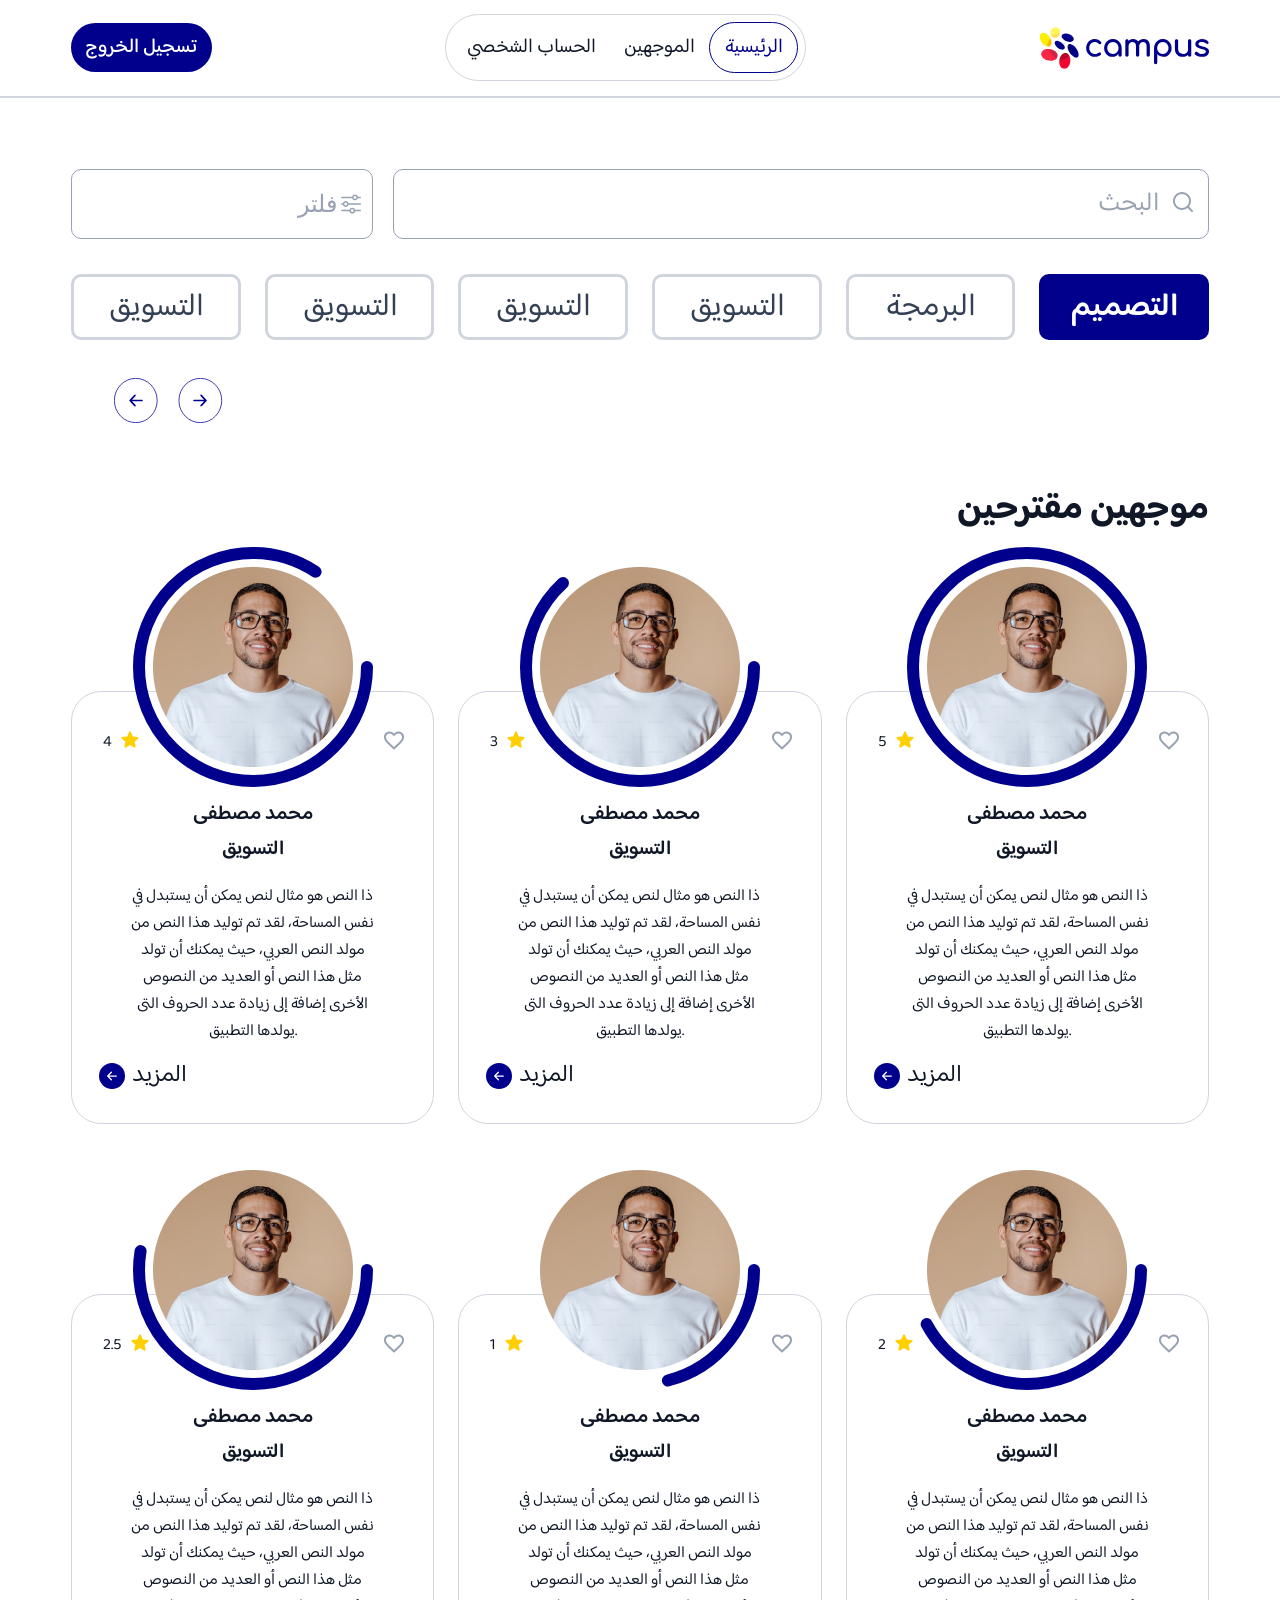
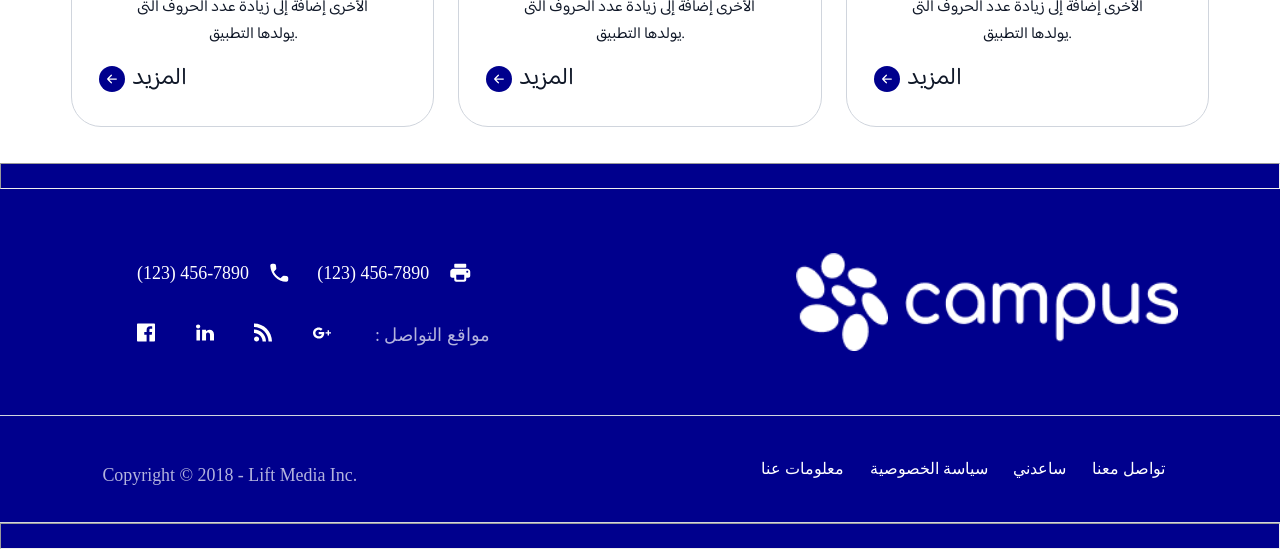
==== index.html @ 94941fdf "Add files via upload" ====
<!DOCTYPE html>
<html lang="en">
  <head>
    <meta charset="UTF-8" />
    <meta name="viewport" content="width=device-width, initial-scale=1.0" />
    <link rel="stylesheet" href="style.css" />
    <link
      href="https://fonts.googleapis.com/css2?family=Baloo+Bhaijaan+2&display=swap"
      rel="stylesheet"
    />
    <title>Home</title>
  </head>
  <body>
    <div class="nav">
      <div class="listicon mm">
        <img class="imgL" src="./imags/textalign-justifycenter.svg" alt="">
      </div>
      <div class="join">
        <button>تسجيل الخروج</button>

      </div>
<div class="innerNav">
  <div class="link">
    <ul>
      <li><a href="#">الحساب الشخصي </a></li>
      <li><a href="#"> الموجهين</a></li>
      <li class="check"><a href="#">الرئيسية</a></li>
    </ul>
  </div>
</div>
      
      <img class="logo mm" src="./imags/Frame.svg" alt="" />
    </div>

    <section class="search">
      <!-- <div class="main-container"> -->
      <div class="filter-container">
        <div class="filter-text">فلتر</div>
        <div class="icon-container">
          <img class="image" src="./imags/mage_filter (2).svg" alt="" />
        </div>
      </div>
      <div class="search-container">
        <!-- <div class="search-wrapper"> -->
        <input type="text" class="search-input" placeholder="البحث" />
        <span class="search-icon">
          <img src="./imags/ri_search-line (1).svg" alt="" />
        </span>
        <!-- </div> -->
      </div>
      <!-- </div> -->
    </section>

    <!-- ***** -->
    <div class="container">
      <div class="row">
        <div class="card">
          <div class="card-text">التسويق</div>
        </div>
        <div class="card">
          <div class="card-text">التسويق</div>
        </div>
        <div class="card">
          <div class="card-text">التسويق</div>
        </div>
        <div class="card">
          <div class="card-text">التسويق</div>
        </div>
        <div class="card">
          <div class="card-text">البرمجة</div>
        </div>
        <div class="special card">
          <div class="card-text">التصميم</div>
        </div>
      </div>

      <div class="arrows-container">
        <div class="arrow">
          <svg
            xmlns="http://www.w3.org/2000/svg"
            width="44"
            height="45"
            viewBox="0 0 44 45"
            fill="none"
          >
            <path
              d="M43.1734 22.5C43.1734 34.731 33.5811 44.625 21.7742 44.625C9.96724 44.625 0.375 34.731 0.375 22.5C0.375 10.269 9.96724 0.375 21.7742 0.375C33.5811 0.375 43.1734 10.269 43.1734 22.5Z"
              stroke="#00008D"
              stroke-width="0.75"
            />
            <path
              d="M28.8514 22.4998C28.8514 22.7236 28.7654 22.9382 28.6122 23.0964C28.4591 23.2546 28.2514 23.3435 28.0349 23.3435H18.0323L21.538 26.9653C21.6914 27.1238 21.7776 27.3388 21.7776 27.563C21.7776 27.7872 21.6914 28.0021 21.538 28.1606C21.3846 28.3192 21.1765 28.4082 20.9596 28.4082C20.7427 28.4082 20.5346 28.3192 20.3812 28.1606L15.482 23.0981C15.4059 23.0198 15.3455 22.9266 15.3043 22.8241C15.2631 22.7215 15.2419 22.6115 15.2419 22.5005C15.2419 22.3894 15.2631 22.2795 15.3043 22.1769C15.3455 22.0744 15.4059 21.9812 15.482 21.9028L20.3812 16.8403C20.4572 16.7618 20.5474 16.6996 20.6466 16.6571C20.7458 16.6146 20.8522 16.5928 20.9596 16.5928C21.067 16.5928 21.1734 16.6146 21.2726 16.6571C21.3719 16.6996 21.462 16.7618 21.538 16.8403C21.6139 16.9188 21.6742 17.012 21.7153 17.1145C21.7564 17.2171 21.7776 17.327 21.7776 17.438C21.7776 17.549 21.7564 17.6589 21.7153 17.7614C21.6742 17.864 21.6139 17.9572 21.538 18.0356L18.0323 21.656H28.0349C28.2514 21.656 28.4591 21.7449 28.6122 21.9032C28.7654 22.0614 28.8514 22.276 28.8514 22.4998Z"
              fill="#00008D"
            />
          </svg>
        </div>

        <div class="arrow">
          <svg
            xmlns="http://www.w3.org/2000/svg"
            width="45"
            height="45"
            viewBox="0 0 45 45"
            fill="none"
            class="left-arrow"
          >
            <path
              d="M0.923414 22.5C0.923413 10.269 10.5157 0.375003 22.3226 0.375002C34.1296 0.375001 43.7218 10.269 43.7218 22.5C43.7218 34.731 34.1296 44.625 22.3226 44.625C10.5157 44.625 0.923415 34.731 0.923414 22.5Z"
              stroke="#00008D"
              stroke-width="0.75"
            />
            <path
              d="M15.2453 22.4997C15.2453 22.276 15.3314 22.0613 15.4845 21.9031C15.6376 21.7449 15.8453 21.656 16.0619 21.656L26.0644 21.656L22.5588 18.0342C22.4054 17.8757 22.3192 17.6607 22.3192 17.4365C22.3192 17.2124 22.4054 16.9974 22.5588 16.8389C22.7121 16.6804 22.9202 16.5913 23.1371 16.5913C23.3541 16.5913 23.5621 16.6804 23.7155 16.8389L28.6147 21.9014C28.6908 21.9798 28.7512 22.0729 28.7924 22.1755C28.8336 22.278 28.8549 22.388 28.8549 22.499C28.8549 22.6101 28.8336 22.72 28.7924 22.8226C28.7512 22.9251 28.6908 23.0183 28.6147 23.0967L23.7155 28.1592C23.6396 28.2377 23.5494 28.2999 23.4501 28.3424C23.3509 28.3849 23.2445 28.4067 23.1371 28.4067C23.0297 28.4067 22.9234 28.3849 22.8241 28.3424C22.7249 28.2999 22.6347 28.2377 22.5588 28.1592C22.4828 28.0807 22.4225 27.9875 22.3814 27.885C22.3403 27.7824 22.3192 27.6725 22.3192 27.5615C22.3192 27.4505 22.3403 27.3406 22.3814 27.2381C22.4225 27.1355 22.4828 27.0424 22.5588 26.9639L26.0644 23.3435L16.0619 23.3435C15.8453 23.3435 15.6376 23.2546 15.4845 23.0963C15.3314 22.9381 15.2453 22.7235 15.2453 22.4997Z"
              fill="#00008D"
            />
          </svg>
        </div>
      </div>
    </div>
    <!-- $$$$$$$$$ -->

    <div class="H-con">
      <p class="suggested">موجهين مقترحين</p>

      <div class="con">
        <div class="card1 cardformat">
          <div class="profile-header">
            <div class="containerC">
              <svg viewBox="0 0 200 200" class="CIRCLE">
                <circle cx="100" cy="100" r="95" class="circle" id="circle1"></circle>
              </svg>
              </div>

            <img src="./imags/Frame 2306.png" alt="" class="profile-image" />
          </div>

          <div class="ratting">
             
            <div class="rat"><span id="ratingValue1">0</span>
              <img src="./imags/material-symbols_star-rounded.svg" alt="" />
            </div>
            <img src="./imags/material-symbols_favorite-outline.svg" alt="" />
          </div>
          <div class="text">
            <h2 class="name">محمد مصطفى</h2>
            <div class="title">التسويق</div>

            <p class="description">
              ذا النص هو مثال لنص يمكن أن يستبدل في نفس المساحة، لقد تم توليد
              هذا النص من مولد النص العربي، حيث يمكنك أن تولد مثل هذا النص أو
              العديد من النصوص الأخرى إضافة إلى زيادة عدد الحروف التى يولدها
              التطبيق.
            </p>
          </div>
          <div class="more-button">
            <img src="Vector.svg" alt="Vector" class="Vector" />
            <p class="more-text">المزيد</p>
          </div>
        </div>

        <div class="card2 cardformat">
          <div class="profile-header">
            <div class="containerC">
              <svg viewBox="0 0 200 200" class="CIRCLE">
                <circle cx="100" cy="100" r="95" class="circle" id="circle2"></circle>
              </svg>
              </div>

            <img src="./imags/Frame 2306.png" alt="" class="profile-image" />
          </div>

          <div class="ratting">
             
            <div class="rat"><span id="ratingValue2">0</span>
              <img src="./imags/material-symbols_star-rounded.svg" alt="" />
            </div>
            <img src="./imags/material-symbols_favorite-outline.svg" alt="" />
          </div>
          <div class="text">
            <h2 class="name">محمد مصطفى</h2>
            <div class="title">التسويق</div>

            <p class="description">
              ذا النص هو مثال لنص يمكن أن يستبدل في نفس المساحة، لقد تم توليد
              هذا النص من مولد النص العربي، حيث يمكنك أن تولد مثل هذا النص أو
              العديد من النصوص الأخرى إضافة إلى زيادة عدد الحروف التى يولدها
              التطبيق.
            </p>
          </div>
          <div class="more-button">
            <img src="Vector.svg" alt="Vector" class="Vector" />
            <p class="more-text">المزيد</p>
          </div>
        </div>
        

        <div class="card3 cardformat">
          <div class="profile-header">
            <div class="containerC">
              <svg viewBox="0 0 200 200" class="CIRCLE">
                <circle cx="100" cy="100" r="95" class="circle" id="circle3"></circle>
              </svg>
              </div>

            <img src="./imags/Frame 2306.png" alt="" class="profile-image" />
          </div>

          <div class="ratting">
             
            <div class="rat"><span id="ratingValue3">0</span>
              <img src="./imags/material-symbols_star-rounded.svg" alt="" />
            </div>
            <img src="./imags/material-symbols_favorite-outline.svg" alt="" />
          </div>
          <div class="text">
            <h2 class="name">محمد مصطفى</h2>
            <div class="title">التسويق</div>

            <p class="description">
              ذا النص هو مثال لنص يمكن أن يستبدل في نفس المساحة، لقد تم توليد
              هذا النص من مولد النص العربي، حيث يمكنك أن تولد مثل هذا النص أو
              العديد من النصوص الأخرى إضافة إلى زيادة عدد الحروف التى يولدها
              التطبيق.
            </p>
          </div>
          <div class="more-button">
            <img src="Vector.svg" alt="Vector" class="Vector" />
            <p class="more-text">المزيد</p>
          </div>
        </div>
        <div class="card4 cardformat">
          <div class="profile-header">
            <div class="containerC">
              <svg viewBox="0 0 200 200" class="CIRCLE">
                <circle cx="100" cy="100" r="95" class="circle" id="circle4"></circle>
              </svg>
              </div>

            <img src="./imags/Frame 2306.png" alt="" class="profile-image" />
          </div>

          <div class="ratting">
             
            <div class="rat"><span id="ratingValue4">0</span>
              <img src="./imags/material-symbols_star-rounded.svg" alt="" />
            </div>
            <img src="./imags/material-symbols_favorite-outline.svg" alt="" />
          </div>
          <div class="text">
            <h2 class="name">محمد مصطفى</h2>
            <div class="title">التسويق</div>

            <p class="description">
              ذا النص هو مثال لنص يمكن أن يستبدل في نفس المساحة، لقد تم توليد
              هذا النص من مولد النص العربي، حيث يمكنك أن تولد مثل هذا النص أو
              العديد من النصوص الأخرى إضافة إلى زيادة عدد الحروف التى يولدها
              التطبيق.
            </p>
          </div>
          <div class="more-button">
            <img src="./Vector.svg" alt="Vector" class="Vector" />
            <p class="more-text">المزيد</p>
          </div>
        </div>

        <div class="card5 cardformat">
          <div class="profile-header">
            <div class="containerC">
              <svg viewBox="0 0 200 200" class="CIRCLE">
                <circle cx="100" cy="100" r="95" class="circle" id="circle5"></circle>
              </svg>
              </div>

            <img src="./imags/Frame 2306.png" alt="" class="profile-image" />
          </div>

          <div class="ratting">
             
            <div class="rat"><span id="ratingValue5">0</span>
              <img src="./imags/material-symbols_star-rounded.svg" alt="" />
            </div>
            <img src="./imags/material-symbols_favorite-outline.svg" alt="" />
          </div>
          <div class="text">
            <h2 class="name">محمد مصطفى</h2>
            <div class="title">التسويق</div>

            <p class="description">
              ذا النص هو مثال لنص يمكن أن يستبدل في نفس المساحة، لقد تم توليد
              هذا النص من مولد النص العربي، حيث يمكنك أن تولد مثل هذا النص أو
              العديد من النصوص الأخرى إضافة إلى زيادة عدد الحروف التى يولدها
              التطبيق.
            </p>
          </div>
          <div class="botton-con">
            <div class="more-button">
              <img src="Vector.svg" alt="Vector" class="Vector" />
              <p class="more-text">المزيد</p>
            </div>
          </div>
          </div>
          

        <div class="card6 cardformat">
          <div class="profile-header">
            <div class="containerC">
              <svg viewBox="0 0 200 200" class="CIRCLE">
                <circle cx="100" cy="100" r="95" class="circle" id="circle6"></circle>
              </svg>
              </div>

            <img src="./imags/Frame 2306.png" alt="" class="profile-image" />
          </div>

          <div class="ratting">
             
            <div class="rat"><span id="ratingValue6">0</span>
              <img src="./imags/material-symbols_star-rounded.svg" alt="" />
            </div>
            <img src="./imags/material-symbols_favorite-outline.svg" alt="" />
          </div>
          <div class="text">
            <h2 class="name">محمد مصطفى</h2>
            <div class="title">التسويق</div>

            <p class="description">
              ذا النص هو مثال لنص يمكن أن يستبدل في نفس المساحة، لقد تم توليد
              هذا النص من مولد النص العربي، حيث يمكنك أن تولد مثل هذا النص أو
              العديد من النصوص الأخرى إضافة إلى زيادة عدد الحروف التى يولدها
              التطبيق.
            </p>
          </div>
          <div class="more-button">
            <img src="Vector.svg" alt="Vector" class="Vector" />
            <p class="more-text">المزيد</p>
          </div>
        </div>
      </div>
    </div>
    <script src="script.js"></script>

    <footer class="footer">
      <hr />
      <div class="section1F">
        <div class="contact-info">
          <div class="phone">
            <span
              >(123) 456-7890 <img src=".//imags/round-phone-24px.svg" alt=""
            /></span>
            <span
              >(123) 456-7890
              <img src="./imags/round-local-printshop-24px.svg" alt=""
            /></span>
          </div>

          <div class="social-media">
            <a href="#"><img src=".//imags/facebook black.1.svg" alt="" /></a>
            <a href="#"><img src="./imags/linkedin black.1.svg" alt="" /></a>
            <a href="#"><img src=".//imags/rss black.1.svg" alt="" /></a>
            <a href="#"><img src=".//imags/googleplus black.1.svg" alt="" /></a>
            <span>: مواقع التواصل</span>
          </div>
        </div>
        <div class="logo">
          <img class="logoF" src=".//imags/footer-imag.png" alt="campus logo" />
          <img class="cumpsF" src=".//imags/footerCaumps.png" alt="" />
        </div>
      </div>

      <div class="info">
        <div class="copyright">
          <p>Copyright © 2018 - Lift Media Inc.</p>
        </div>

        <div class="footer-links">
          <a href="#">معلومات عنا</a>
          <a href="#">سياسة الخصوصية</a>
          <a href="#">ساعدني</a>
          <a href="#">تواصل معنا</a>
        </div>
      </div>
      <hr />
    </footer>
  </body>
</html>
---- style.css ----
@import url("https://fonts.googleapis.com/css2?family=Baloo+Bhaijaan+2:wght@400;500&display=swap");

* {
  margin: 0;
  padding: 0;
  box-sizing: border-box;
}
:root {
  --maincolor--: #00008d;
  --Gray-900: #101828;
}

body {
  /* overflow-x: hidden; */
}

header {
}

.nav {
  display: flex;
  padding: 1.11vw 5.56vw;
  justify-content: space-between;
  align-items: center;
  border-bottom: 2px solid #d0d5dd;
  font-family: "Baloo Bhaijaan 2", sans-serif;
  font-weight: 400;
  font-size: 20px;
}
.listicon{
  display: none;
}
@media (max-width: 858px) {
  .listicon {
    display: block;
   
  }
  .imgL{
    width: 45px;
    height: 45px;
  }
  .join{
    display: none;
  }
  .innerNav{
    display: none;
  }
  .mm{
    display: flex;
    justify-content: space-between;
  padding: 11px 16px;
    
  }
}

.nav .check {
  display: flex;
  padding: 0.55vw 1.11vw;
  justify-content: center;
  align-items: center;
  gap: 0.55vw;
  border: 1.2px solid var(--maincolor--);
  border-radius: 50px;
}

.nav .check a {
  color: var(--maincolor--);
}

.nav .link {
  border: 1.2px solid #d0d5dd;
  border-radius: 50px;
  display: flex;
  padding: 0.55vw;
  justify-content: center;
  align-items: center;
  gap: 32px;
}

.nav ul {
  display: flex;
  justify-content: center;
  padding: 0;
  gap: 24;
  align-items: center;
  list-style-type: none;
}

.nav ul li {
  padding: 0.55vw 1.11vw;
}

.nav ul li a {
  color: var(--Gray-900, #101828);
  text-align: center;
  font-family: "Baloo Bhaijaan 2";
  font-size: 20px;
  font-style: normal;
  font-weight: 400;
  line-height: normal;
  text-decoration: none;
}

.nav button {
  display: flex;
  padding: 0.55vw 1.11vw;
  justify-content: center;
  align-items: center;
  color: var(--White, #fff);
  text-align: center;
  font-family: "Baloo Bhaijaan 2";
  font-size: 20px;
  font-style: normal;
  font-weight: 500;
  line-height: normal;
  border-radius: 50px;
  background: var(--Mailn-color, #00008d);
  border: none;
}

.search {
  display: flex;
  max-width: 100%;
  gap: 20px;
  padding: 5.56vw 5.56vw 2.78vw;
}

/* CSS */
.sec2 {
  display: flex;
  flex-direction: column;
}
/* .main-container {
  display: flex;
  justify-content: space-between;
  gap: 24px;
  align-items: center;
  margin-top: 84px;
} */

.filter-container {
  flex: 0.5;
  padding: 0 1.11vw;
  background: white;
  border-radius: 0.55vw;
  border: 1.5px solid var(--Gray400, #98a2b3);
  border-radius: 10px;
  display: flex;
  justify-content: flex-end;
  align-items: center;
  gap: 0.55vw;
}

.filter-text {
  text-align: right;
  color: #98a2b3;
  font-size: 24px;
  font-weight: 400;
}
@media (max-width: 442px) {
  .icon-container .image{
    position: relative;
    left: 0.6rem;
  
  }
}

@media (max-width: 858px) {
  .filter-text{
    display: none;
  }
  .icon-container .image{
    width: 45px;
    height: 45px;
    transform: translate(-107%);
  }
}

.icon-container {
  width: 1.11vw;
  height: 1.11vw;
  display: flex;
  justify-content: center;
  align-items: center;
}

/* .icon {
  width: 1.11vw;
  height: 1.11vw;
  stroke: #98a2b3;
  align-items: center;
} */

.search-container {
  flex-shrink: 0;

  flex: 1.5;
  position: relative;
}

.search-wrapper {
  position: relative;
  width: 100%;
  direction: rtl;
}

.search-input {
  padding: 12px 48px;
  border: 1.5px solid var(--Gray400, #98a2b3);
  border-radius: 10px;
  font-family: "Baloo Bhaijaan 2", sans-serif;
  font-size: 26px;
  font-weight: normal;
  outline: none;
  transition: border-color 0.3s ease;
  background-color: white;
  text-align: right;
  /* margin-right: 65px; */
  width: 100%;
}

.search-input::placeholder {
  color: #98a2b3;
  text-align: right;
}

.search-icon {
  position: absolute;
  right: 1.11vw;
  top: 50%;
  transform: translateY(-50%);
  color: #98a2b3;
  pointer-events: none;
}

.search-icon svg {
  width: 24px;
  fill: none;
  stroke: currentColor;
  stroke-width: 2;
}

.icon-containerF {
  width: 24px;
  height: 24px;
  display: flex;
  flex-direction: column;
  justify-content: space-between;
}

.icon-bar {
  width: 100%;
  height: 3px;
  background-color: #98a2b3;
  border-radius: 2px;
}
.container {
  /* width: 1278px; */
  display: inline-flex;
  flex-direction: column;
  justify-content: center;
  align-items: flex-start;
  background: white;
  border-radius: 25px;
  padding: 0 5.56vw 1.38vw;
  gap: 2.78vw;
  width: 100%;
}

.container {
  /* width: 100%;
  height: 100%; */
  /* position: relative; */
  /* overflow: hidden; */
}
.row {
  display: grid;

    grid-template-columns: repeat(auto-fill, minmax(160px, 1fr));
    gap: 0 24px;
    align-self: stretch;
  
}
@media (max-width: 858px) {
  .row{
    grid-template-columns: repeat(auto-fill, minmax(130px, 1fr));
    gap: 8px 8px;
  }
}

@media (max-width: 442px) {
  .row{
    grid-template-columns: repeat(auto-fill, minmax(100px, 1fr));
    gap: 8px 8px;
  }
}

.card {
  display: flex;
  padding: 12.5px 50.519px 11.5px 51.481px;
  border-radius: 10px;
  overflow: hidden;
  border: 3px solid #d0d5dd;
  display: flex;
  justify-content: center;
  align-items: center;
  /* width: 193px; */
}

.card-text {
  text-align: right;
  color: #344054;
  font-size: 32px;
  font-family: "Baloo Bhaijaan 2";
  font-weight: 400;
  line-height: 36px;
  word-wrap: break-word;
  cursor: pointer;
}

.special {
  background: #00008d;

  border-radius: 10px;

  border: 3px solid transparent;
}

.special .card-text {
  color: white;
  font-weight: 600;
}

.arrows-container {
  display: flex;
  justify-content: center;
  align-items: center;
  gap: 1.11vw;
  margin-left: 40px;
  /* margin-top: -69px; */
  /* margin-left: 176px; */
}
@media (max-width: 858px) {
  .arrows-container{
    position: relative;
    left: 30%;


  }
}

.arrow {
  display: flex;
  justify-content: center;
  align-items: center;
  width: 50px;
  height: 50px;
}

.cardformat {
  background: white;
  padding: 27px;
  text-align: center;
  font-family: Arial, sans-serif;
  position: relative;
  /* top: 100px; */
  /* height: 420px; */
  border-radius: 30px;
  border: 1px solid var(--Gray300, #d0d5dd);
}
.H-con {
  color: var(--Gray-900, #101828);
  text-align: right;
  font-family: "Baloo Bhaijaan 2";
  font-size: 36px;
  font-style: normal;
  font-weight: 700;
  line-height: normal;
  /* margin-right: 82px;
  margin-top: 7.5%; */
  padding: 2.78vw 5.56vw;
}
@media (max-width: 880px) {
  .con {
    grid-template-columns: repeat(auto-fill, minmax(300px, 1fr)) !important;
  }
}
@media (max-width: 880px) {
  .con {
    grid-template-columns: repeat(auto-fill, minmax(300px, 1fr)) !important;
  }
}
.con {
  display: grid;

  grid-template-columns: repeat(auto-fill, minmax(320px, 1fr));
  gap: 170px 24px;
}
.suggested {
  margin-bottom: 150px;
}
.containerC {
  position: absolute;
  /* width: 12.5vw; */
  /* height: 370px; */
}

.CIRCLE {
   position: relative; 
  top: 0;
  left: 0; 
   width: 100%;
  height: 100%; 
}
.CIRCLE2 {
  position: relative; 
 top: 0;
 left: 0; 
  width: 100%;
 height: 100%; 
}

/* .circle-bg {
  fill: none;
  /* stroke: #ccc;
  stroke-width: 40; 
  
} */

.circle {
  fill: none;
  stroke: #00008D;
  stroke-width: 10;
  stroke-linecap:round;
  stroke-dasharray: 628; /* Circumference of the circle (2 * PI * radius) */
  stroke-dashoffset: 628; /* Hide the circle initially */
  
}

.profile-header {
  position: absolute;
  top: -145px;
  left: 50%;
  transform: translateX(-50%);
}
.profile-image{
  padding: 20px;
}

.ratting {
  display: flex;
  justify-content: space-between;
  /* padding: 0px 24px; */
}
.ratting .rat span {
  color: var(--Gray-900, #101828);
text-align: center;
font-family: "Baloo Bhaijaan 2";
font-size: 16px;
font-style: normal;
font-weight: 400;
line-height: normal;
position: relative;
    bottom: 6px;
    left: 4px;
}
.text {
  padding: 0 2.4vw;
  margin-top: 35px;
}

.title,
.name {
  color: var(--Gray-900, #101828);
  text-align: center;
  font-family: "Baloo Bhaijaan 2";
  font-size: 20px;
  font-style: normal;
  font-weight: 600;
  line-height: normal;
}

.description {
  margin-top: 16px;
  color: var(--Gray-900, #101828);
  text-align: center;
  font-family: "Baloo Bhaijaan 2";
  font-size: 16px;
  font-style: normal;
  font-weight: 400;
  line-height: normal;
  /* padding: 0 54.16 83 62.8px; */
}
.more-button {
  display: flex;
  align-items: center;
  justify-content: flex-start;
  gap: 0.55vw;
  font-family: Arial, sans-serif;
  margin-top: 10px;

}
.more-button:hover{
 
.Vector{
  transform: rotate(45deg);
  width: 30px;
  height: 30px;
}
.more-text{
  color: #fff;
}
border-radius: 50px;
background-color: var(--Mailn-color, #00008D);
border: 1px solid transparent;
width: 106px;
}


.more-text {
  color: #101828;
  text-align: center;
  font-family: "Baloo Bhaijaan 2";
  font-size: 24px;
  font-style: normal;
  font-weight: 400;
  line-height: normal;
}

.Vector {
  display: flex;
  width: 26px;
  height: 26px;
  padding: 8px;
  justify-content: center;
  align-items: center;
  gap: 8px;
  border-radius: 50px;
  background: var(--Mailn-color, #00008d);
}
hr {
  padding-top: 24px;
}

.section1F {
  border-bottom: 1px solid #d0d5dd;
  display: flex;
  padding: 5vw 8vw;
  justify-content: space-between;
  align-items: center;
  align-self: stretch;
}

.footer {
  background-color: var(--maincolor--);
  text-align: center;
}

.contact-info {
  display: flex;
  padding: 0 2vw;
  flex-direction: column;
}
.phone span img {
  transform: translateY(25%);
  padding-left: 1.11vw;
}
.phone span {
  color: var(--White, #fff);
  font-family: Assistant;
  font-size: 1.4vw;
  font-style: normal;
  font-weight: 400;
  line-height: normal;
}

.phone,
.social-media {
  display: flex;
  align-items: center;
}
.phone {
  padding-bottom: 2.8vw;
  transform: translateX(-1%);
}

.phone span,
.social-media span {
  margin: 0 1vw;
}
.social-media span {
  color: var(--White, #fff);
  font-family: Assistant;
  font-size: 1.4vw;
  font-style: normal;
  font-weight: 400;
  line-height: normal;
  opacity: 0.7;
}

.social-media a {
  margin: 0 0.5vw;
  color: white;
  text-decoration: none;
}
.social-media {
  gap: 1.7vw;
}

.logo {
  display: flex;
  justify-content: flex-end;
}

.logo .logoF {
  width: 7.1728vw;
  height: 7.679vw;
  flex-shrink: 0;
}
.logo .cumpsF {
  width: 22.6219vw;
  height: 4.623vw;
  flex-shrink: 0;
  transform: translateY(50%);
  padding-left: 1.3vw;
}

.footer-links {
  display: flex;
  justify-content: space-around;
  padding: 1vw 0;
}

.footer-links a {
  color: white;
  text-decoration: none;
  margin: 0 1vw;
}

.info {
  display: flex;
  padding: 2.4vw 8vw;
  justify-content: space-between;
  align-items: center;
  align-self: stretch;
  border-bottom: 1px solid #d0d5dd;
}

.copyright {
  margin-top: 1vw;
}
.copyright p {
  color: var(--White, #fff);
  font-family: Assistant;
  font-size: 1.4vw;
  font-style: normal;
  font-weight: 400;
  line-height: normal;
  opacity: 0.7;
}
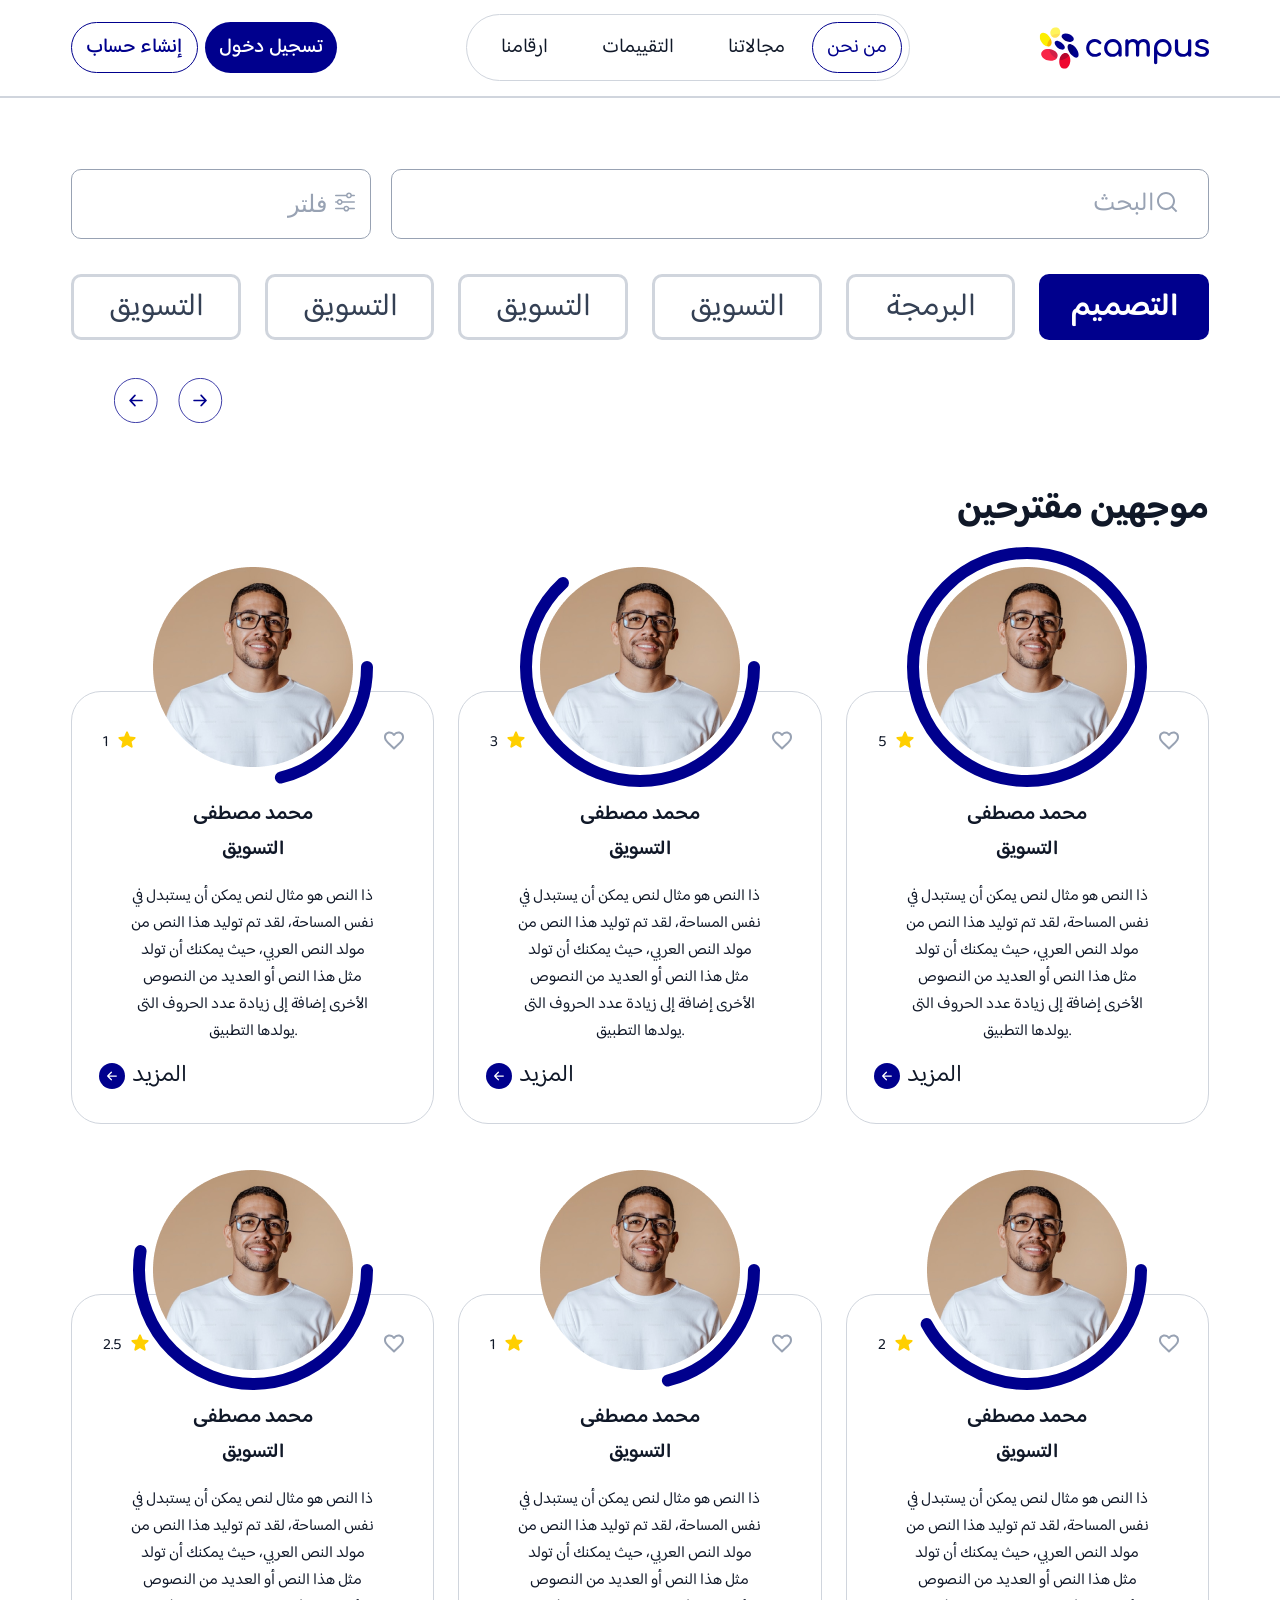
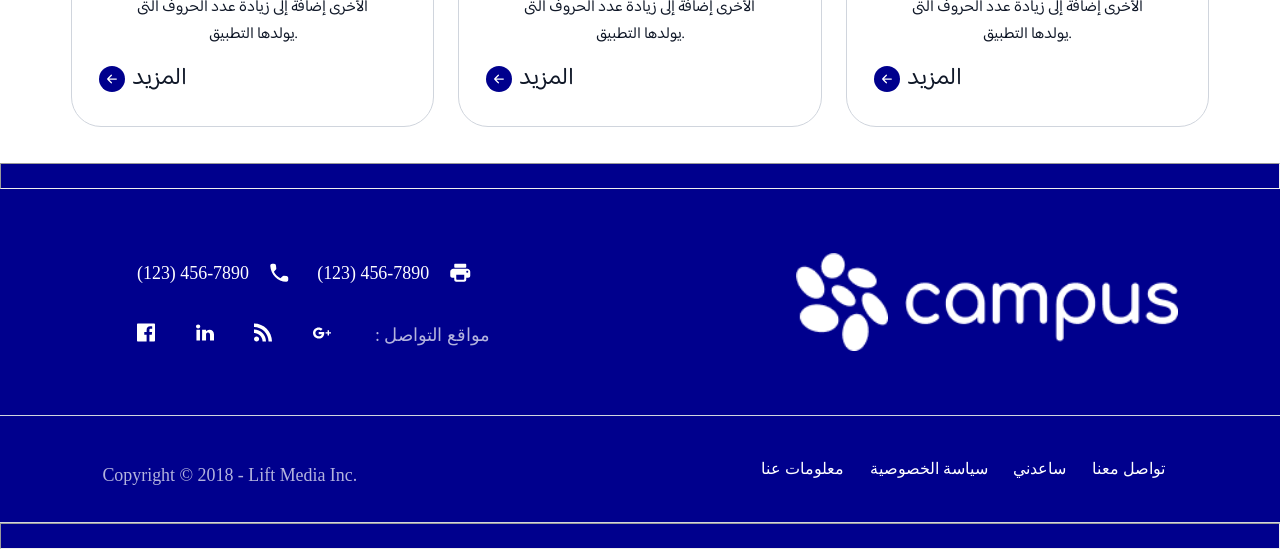
==== commit 40db39ae: "Add files via upload" ====
--- a/index.html
+++ b/index.html
@@ -15,16 +15,20 @@
       <div class="listicon mm">
         <img class="imgL" src="./imags/textalign-justifycenter.svg" alt="">
       </div>
-      <div class="join">
-        <button>تسجيل الخروج</button>
-
-      </div>
+<div class="butonshedden">
+  <div class="join">
+    <button class="b1">إنشاء حساب</button>
+    <button class="b2">تسجيل دخول</button>
+  </div>
+</div>
+     
 <div class="innerNav">
   <div class="link">
     <ul>
-      <li><a href="#">الحساب الشخصي </a></li>
-      <li><a href="#"> الموجهين</a></li>
-      <li class="check"><a href="#">الرئيسية</a></li>
+      <li><a href="#">ارقامنا</a></li>
+      <li><a href="#"> التقييمات</a></li>
+      <li><a href="#"> مجالاتنا</a></li>
+      <li class="check"><a href="#">من نحن</a></li>
     </ul>
   </div>
 </div>
@@ -34,19 +38,46 @@
 
     <section class="search">
       <!-- <div class="main-container"> -->
-      <div class="filter-container">
-        <div class="filter-text">فلتر</div>
-        <div class="icon-container">
-          <img class="image" src="./imags/mage_filter (2).svg" alt="" />
-        </div>
+        <div class="filter-container">
+          <div class="filter-text">فلتر</div>
+          <div class="icon-container">
+            <img class="image" src="./imags/mage_filter (2).svg" alt="" id="toggleDropdown" />
+          </div>
+          <div class="dropdown-list open">
+
+            <div class="dropdown-menu1 dropdown-menuformat">
+              <a href="#"><span id="langA"><img class="rotate"  src="./imags/arrow-up.svg" alt=""></span> اللغة</a>
+              <div class="dropdown-menu2 dropdown-menuformat">
+                <a href="#"> الأنجليزية <input type="checkbox" name="" id="checkbox"></a>
+                <a href="#"> الفرنسية <input type="checkbox" name="" id="checkbox"></a>
+                <a href="#"> الألمانية <input type="checkbox" name="" id="checkbox"></a>
+              </div>
+              <a href="#"><span id="A2"><img class="rotate" src="./imags/arrow-up.svg" alt=""></span> الخبرة</a>
+              <div class="dropdown-menu3 dropdown-menuformat">
+                <a href="#"> من 1 الي 3<input type="checkbox" name="" id="checkbox"></a>
+                <a href="#"> من 3 الي 5<input type="checkbox" name="" id="checkbox"></a>
+                <a href="#"> من 5 الي 7<input type="checkbox" name="" id="checkbox"></a>
+              </div>
+              <a href="#"><span id="A3"><img class="rotate" src="./imags/arrow-up.svg" alt=""></span> المجال</a>
+              <div class="dropdown-menu4 dropdown-menuformat start">
+                <a href="#"><img src="./imags/arrow-down.svg" alt="">  front-end<input type="checkbox" name="" id="checkbox"></a>
+                <a href="#"><img src="./imags/arrow-down.svg" alt="">  back-end<input type="checkbox" name="" id="checkbox"></a>
+                <a href="#"><img src="./imags/arrow-down.svg" alt="">  full-stuck<input type="checkbox" name="" id="checkbox"></a>
+              </div>
+            </div>
+           
+
+          </div>
+        </div>
+        
+
       </div>
       <div class="search-container">
-        <!-- <div class="search-wrapper"> -->
         <input type="text" class="search-input" placeholder="البحث" />
         <span class="search-icon">
           <img src="./imags/ri_search-line (1).svg" alt="" />
         </span>
-        <!-- </div> -->
+        
       </div>
       <!-- </div> -->
     </section>
@@ -54,22 +85,23 @@
     <!-- ***** -->
     <div class="container">
       <div class="row">
+        <div class="card" >
+          <div class="card-text">التسويق</div>
+        </div>
         <div class="card">
           <div class="card-text">التسويق</div>
         </div>
         <div class="card">
           <div class="card-text">التسويق</div>
         </div>
-        <div class="card">
+    
+        <div class="card" id="heddencards">
           <div class="card-text">التسويق</div>
         </div>
-        <div class="card">
-          <div class="card-text">التسويق</div>
-        </div>
-        <div class="card">
+        <div class="card" id="heddencards">
           <div class="card-text">البرمجة</div>
         </div>
-        <div class="special card">
+        <div class="special card" id="heddencards">
           <div class="card-text">التصميم</div>
         </div>
       </div>
@@ -341,7 +373,8 @@
 
     <footer class="footer">
       <hr />
-      <div class="section1F">
+      <div class="section1F responsiveF">
+        <span class="RFL-S">
         <div class="contact-info">
           <div class="phone">
             <span
@@ -361,11 +394,17 @@
             <span>: مواقع التواصل</span>
           </div>
         </div>
+        <div class="logoRFL">
+          
+          <img src="./imags/rEL-LOGO.png" class="RFL" alt="">
+        </div>
+      </span>
         <div class="logo">
           <img class="logoF" src=".//imags/footer-imag.png" alt="campus logo" />
           <img class="cumpsF" src=".//imags/footerCaumps.png" alt="" />
         </div>
       </div>
+    
 
       <div class="info">
         <div class="copyright">
--- a/style.css
+++ b/style.css
@@ -36,10 +36,11 @@
    
   }
   .imgL{
-    width: 45px;
-    height: 45px;
-  }
-  .join{
+    width: 6.43vw;
+    height: 6.63vw;
+
+  }
+  .butonshedden{
     display: none;
   }
   .innerNav{
@@ -87,7 +88,7 @@
 }
 
 .nav ul li {
-  padding: 0.55vw 1.11vw;
+  padding: 0.55vw 2.11vw;
 }
 
 .nav ul li a {
@@ -101,8 +102,29 @@
   text-decoration: none;
 }
 
-.nav button {
-  display: flex;
+.join .b1 {
+  display: flex;
+  padding: 0.55vw 1.11vw;
+  justify-content: center;
+  align-items: center;
+  color:#00008d ;
+  text-align: center;
+  font-family: "Baloo Bhaijaan 2";
+  font-size: 20px;
+  font-style: normal;
+  font-weight: 500;
+  line-height: normal;
+  border-radius: 50px;
+  border:1.5px solid #00008d ;
+  background: white;
+
+}
+.join{
+  display: flex;
+  gap: 0.55vw;
+}
+.join .b2{
+display: flex;
   padding: 0.55vw 1.11vw;
   justify-content: center;
   align-items: center;
@@ -114,10 +136,10 @@
   font-weight: 500;
   line-height: normal;
   border-radius: 50px;
+  border: none;
   background: var(--Mailn-color, #00008d);
-  border: none;
-}
-
+
+}
 .search {
   display: flex;
   max-width: 100%;
@@ -138,18 +160,7 @@
   margin-top: 84px;
 } */
 
-.filter-container {
-  flex: 0.5;
-  padding: 0 1.11vw;
-  background: white;
-  border-radius: 0.55vw;
-  border: 1.5px solid var(--Gray400, #98a2b3);
-  border-radius: 10px;
-  display: flex;
-  justify-content: flex-end;
-  align-items: center;
-  gap: 0.55vw;
-}
+
 
 .filter-text {
   text-align: right;
@@ -172,24 +183,125 @@
   .icon-container .image{
     width: 45px;
     height: 45px;
-    transform: translate(-107%);
-  }
-}
+    transform: translate(-58%);
+  }
+}
+
+.filter-container {
+  flex: 0.5;
+
+  position: relative; /* للسماح بتحديد موقع العناصر الفرعية */
+  display: flex;
+  align-items: center;
+  justify-content: flex-end;
+  background: white;
+  border: 1.5px solid #98a2b3;
+  border-radius: 10px;
+  /* border-top-right-radius: 10px; */
+  padding: 0 1vw;
+  gap: 0.5vw;
+}
+
+/* النص */
+.filter-text {
+  font-size: 24px;
+  color: #98a2b3;
+  text-align: right;
+  font-weight: 400;
+}
+
 
 .icon-container {
-  width: 1.11vw;
-  height: 1.11vw;
-  display: flex;
-  justify-content: center;
-  align-items: center;
-}
-
-/* .icon {
-  width: 1.11vw;
-  height: 1.11vw;
-  stroke: #98a2b3;
-  align-items: center;
-} */
+  position: relative; 
+  cursor: pointer;
+}
+.filter-container.open {
+  border-bottom-right-radius: 0;
+  border-bottom-left-radius: 0;
+}
+
+.dropdown-list {
+  display: none;
+    position: absolute;
+    top: 100%;
+    right: 0;
+    inline-size: calc(100% + 2px);
+    background: white;
+    border: 1.5px solid #98a2b3;
+    border-bottom-left-radius: 10px;
+    border-bottom-right-radius: 10px;
+    z-index: 10;
+    margin-right: -1px;
+}
+.dropdown-menuformat img {
+  transition: transform 0.3s ease;
+}
+
+/* عند التفعيل، يدور السهم */
+.rotate {
+  transform: rotate(180deg);
+}
+.dropdown-list.open {
+  border-top-left-radius: 0;
+  border-top-right-radius: 0;
+}
+.aa{
+  border: 1.5px solid #98a2b3;
+  border-bottom-left-radius: 10px;
+  border-bottom-right-radius: 10px;
+}
+.dropdown-menu2,.dropdown-menu3,.dropdown-menu4{
+  display: none;
+
+}
+
+.start{
+  direction: rtl;
+}
+
+
+.dropdown-menuformat a {
+  color: #000;
+display: flex;
+justify-content: flex-end;
+text-align: right;
+font-family: "Baloo Bhaijaan 2";
+font-size: 32px;
+font-style: normal;
+font-weight: 400;
+line-height: normal;
+text-decoration: none;
+padding-inline: 8px;
+}
+@media (max-width: 858px) {
+  .dropdown-menuformat a{
+font-size: 16px;
+padding-inline: 4px;
+  }
+#checkbox{
+  width: 10px;
+
+}
+
+  }
+
+
+#checkbox{
+  /* display: flex;
+justify-content: flex-end;
+align-items: center; */
+gap: 8px;
+align-self: stretch;
+width: 20px;
+border-radius: 4px;
+background: var(--Mailn-color, #00008D);
+
+}
+
+
+
+
+
 
 .search-container {
   flex-shrink: 0;
@@ -205,7 +317,7 @@
 }
 
 .search-input {
-  padding: 12px 48px;
+  padding: 12px 52.5px;
   border: 1.5px solid var(--Gray400, #98a2b3);
   border-radius: 10px;
   font-family: "Baloo Bhaijaan 2", sans-serif;
@@ -222,6 +334,7 @@
 .search-input::placeholder {
   color: #98a2b3;
   text-align: right;
+  padding-left: 10px;
 }
 
 .search-icon {
@@ -231,6 +344,7 @@
   transform: translateY(-50%);
   color: #98a2b3;
   pointer-events: none;
+  padding-right: 16px;
 }
 
 .search-icon svg {
@@ -273,6 +387,7 @@
   /* position: relative; */
   /* overflow: hidden; */
 }
+
 .row {
   display: grid;
 
@@ -286,6 +401,12 @@
     grid-template-columns: repeat(auto-fill, minmax(130px, 1fr));
     gap: 8px 8px;
   }
+  
+}
+@media (max-width: 631px) {
+  #heddencards{
+    display: none;
+  }
 }
 
 @media (max-width: 442px) {
@@ -293,6 +414,7 @@
     grid-template-columns: repeat(auto-fill, minmax(100px, 1fr));
     gap: 8px 8px;
   }
+  
 }
 
 .card {
@@ -306,6 +428,7 @@
   align-items: center;
   /* width: 193px; */
 }
+
 
 .card-text {
   text-align: right;
@@ -330,6 +453,14 @@
   color: white;
   font-weight: 600;
 }
+@media (max-width: 442px) {
+  .special .card-text{
+  font-weight: 400;
+
+  }
+
+}
+
 
 .arrows-container {
   display: flex;
@@ -501,7 +632,10 @@
 
 }
 .more-button:hover{
- 
+ background: #00008D;
+ width: 105px;
+ border-radius:50px ;
+ cursor: pointer;
 .Vector{
   transform: rotate(45deg);
   width: 30px;
@@ -510,10 +644,7 @@
 .more-text{
   color: #fff;
 }
-border-radius: 50px;
-background-color: var(--Mailn-color, #00008D);
-border: 1px solid transparent;
-width: 106px;
+
 }
 
 
@@ -551,9 +682,22 @@
   align-self: stretch;
 }
 
+@media (max-width: 858px) {
+  .responsiveF{
+    display: flex;
+    flex-direction: column-reverse;
+  }
+}
+
+
 .footer {
   background-color: var(--maincolor--);
   text-align: center;
+}
+@media (max-width: 858px) {
+  .footer{
+    padding: 1.25vw;
+  }
 }
 
 .contact-info {
@@ -583,6 +727,12 @@
   padding-bottom: 2.8vw;
   transform: translateX(-1%);
 }
+@media (max-width: 858px) {
+  .phone{
+    padding-bottom: 1.46vw;
+gap: 27px;
+  }
+}
 
 .phone span,
 .social-media span {
@@ -606,11 +756,73 @@
 .social-media {
   gap: 1.7vw;
 }
+@media (max-width: 858px) {
+
+  .social-media{
+    padding-top: 1.46vw;
+    padding-bottom: 11px;
+    transform: translateX(-2.5%);
+  }
+}
+
 
 .logo {
   display: flex;
   justify-content: flex-end;
 }
+.RFL{
+  display: none;
+}
+
+
+@media (max-width: 858px) {
+  .RFL-S{
+    flex-direction: column-reverse;
+    display: flex;
+    border-bottom: 1px solid white;
+    border-top: 1px solid white;
+    margin-bottom: 3.75vw;
+  }
+  .RFL{
+  display: block;
+  width: 30.54vw;
+
+}
+
+.logoF{
+  
+display: none;
+}
+.cumpsF{
+  
+
+  display: none;
+  }
+  .logoRFL{
+ display: flex;
+ transform: translateX(8.5%);
+ padding-top: 5.66vw;
+ padding-bottom: 4.44vw;
+  
+  }
+}
+/* لجميع أحجام الشاشات أقل من 768px */
+@media (max-width: 768px) {
+  .RFL {
+    display: block;
+    width: 37.54vw; /* نسبة مئوية بالنسبة لعرض الشاشة */
+  }
+}
+
+/* تخصيص لأحجام الشاشات الصغيرة جداً */
+@media (max-width: 480px) {
+  .RFL {
+    display: block;
+    width: 37.54vw;
+  }
+}
+
+
 
 .logo .logoF {
   width: 7.1728vw;
@@ -630,6 +842,14 @@
   justify-content: space-around;
   padding: 1vw 0;
 }
+@media (max-width: 858px) {
+  .footer-links{
+    gap: 1.09vw; 
+  }
+  hr{
+    display: none;
+  }
+}
 
 .footer-links a {
   color: white;
@@ -645,6 +865,13 @@
   align-self: stretch;
   border-bottom: 1px solid #d0d5dd;
 }
+@media (max-width: 858px) {
+  .info{
+flex-direction:column-reverse;
+padding: 0.83vw;
+margin-bottom: 1.66vw;
+  }
+}
 
 .copyright {
   margin-top: 1vw;
@@ -658,3 +885,10 @@
   line-height: normal;
   opacity: 0.7;
 }
+@media (max-width: 858px) {
+  .copyright p{
+    font-size: 2.4vw; 
+    padding-top: 0.83vw;
+  }
+}
+
